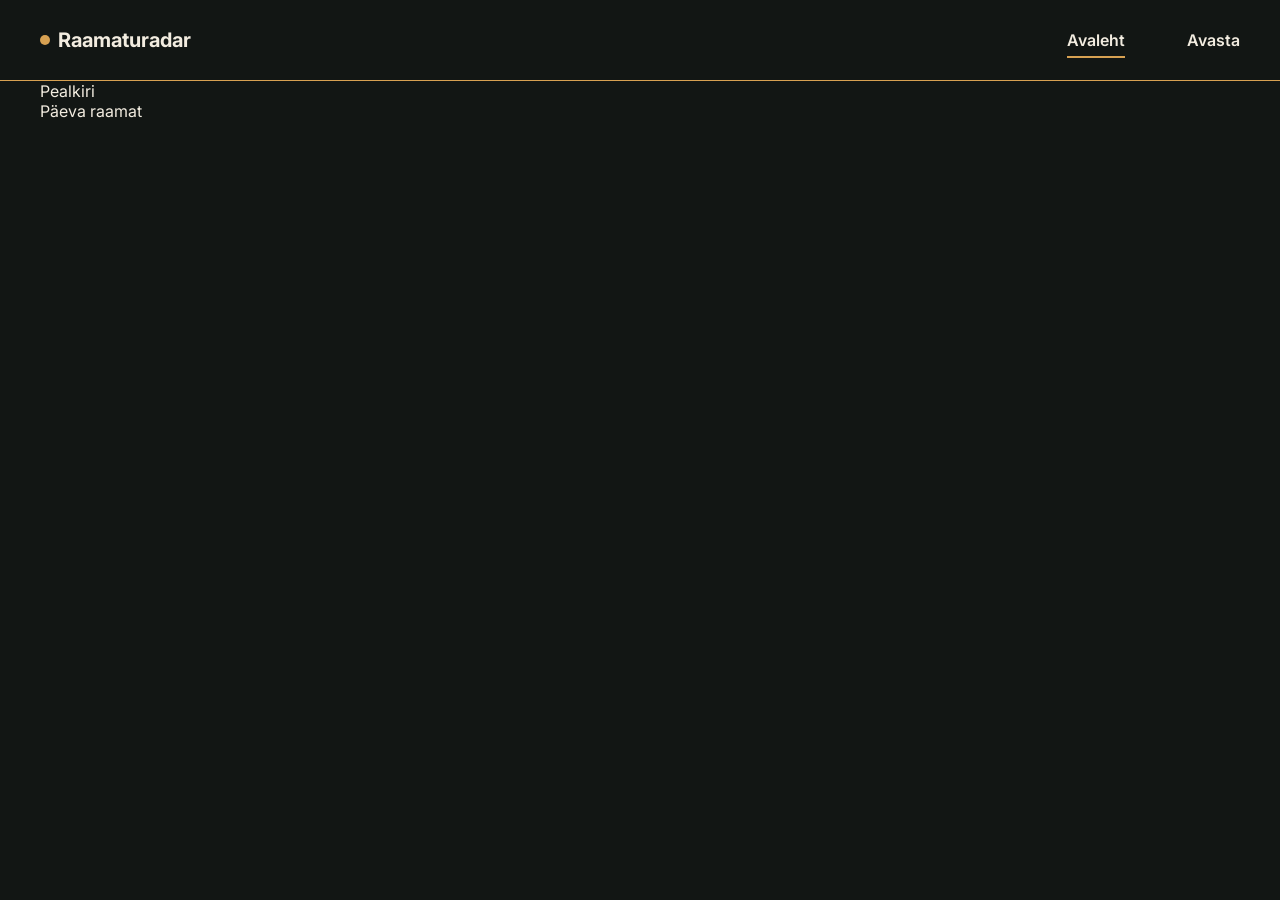
==== index.html @ b1a361c8 "Nav lingid" ====
<!doctype html>
<html lang="en">
  <head>
    <meta charset="UTF-8" />
    <meta name="viewport" content="width=device-width, initial-scale=1.0" />

    <!-- Fonts -->
    <link rel="preconnect" href="https://fonts.googleapis.com" />
    <link rel="preconnect" href="https://fonts.gstatic.com" crossorigin />
    <link
      href="https://fonts.googleapis.com/css2?family=Inter:ital,opsz,wght@0,14..32,100..900;1,14..32,100..900&display=swap"
      rel="stylesheet"
    />
    <!-- Stylesheets -->
    <link rel="stylesheet" href="css/global.css" />
    <link rel="stylesheet" href="css/components.css" />

    <title>Raamaturadar | Avaleht</title>
  </head>
  <body>
    <!-- NAVIGATION -->
    <header class="site-header">
      <nav class="nav container">
        <a href="/" class="logo">Raamaturadar</a>
        <div class="nav-links">
          <div>
            <a href="/index.html" class="nav-link active" aria-current="page"
              >Avaleht</a
            >
          </div>
          <div><a href="/avasta.html" class="nav-link">Avasta</a></div>
        </div>
      </nav>
    </header>

    <!-- BODY -->
    <main>
      <div class="container">
        <section>
          <div>Pealkiri</div>
          <div>Päeva raamat</div>
        </section>
      </div>
    </main>
  </body>
</html>
---- css/global.css ----
:root {
  --color-background: #121614;
  --color-text: #f2ece0;
  --color-accent: #d7a152;

  --container-width: 1200px;
}
/* BASE*/
* {
  box-sizing: border-box;
}
body {
  margin: 0;
  padding: 0;
  background-color: var(--color-background);
  color: var(--color-text);
  font-family: "Inter", sans-serif;
}

/* LAYOUT */
/* Shared container */
.container {
  width: calc(100% - 64px);
  max-width: var(--container-width);
  margin-inline: auto;
}

/* RESPONSIVE */
/* Tablet */
@media (max-width: 991px) {
  .container {
    width: calc(100% - 48px);
  }
}

/* Mobile */
@media (max-width: 575px) {
  .container {
    width: calc(100% - 32px);
  }
}
---- css/components.css ----
/* Logo */
.logo {
  display: inline-flex;
  align-items: center;
  gap: 8px;
  color: var(--color-text);
  font-size: 20px;
  font-weight: 700;
  text-decoration: none;
}

.logo::before {
  content: "";
  width: 10px;
  height: 10px;
  background-color: var(--color-accent);
  border-radius: 50%;
  flex-shrink: 0;
}

/* Navigation */
.site-header {
  width: 100%;
  border-bottom: 1px solid var(--color-accent);
}

.nav {
  min-height: 80px;
  display: flex;
  align-items: center;
  justify-content: space-between;
  flex-direction: row;
}

.nav-links {
  display: flex;
  flex-direction: row;
  align-items: center;
  justify-content: space-between;
  gap: 62px;
  font-weight: 600;
}

.nav-link {
  color: var(--color-text);
  text-decoration: none;
  position: relative;
  padding-block: 8px;
}

.nav-link::after {
  content: "";
  position: absolute;
  bottom: 0;
  left: 0;
  width: 100%;
  height: 2px;
  background-color: var(--color-accent);
  transform: scaleX(0);
  transition: transform 0.2s ease;
}

.nav-link:hover::after,
.nav-link.active::after {
  transform: scaleX(1);
}
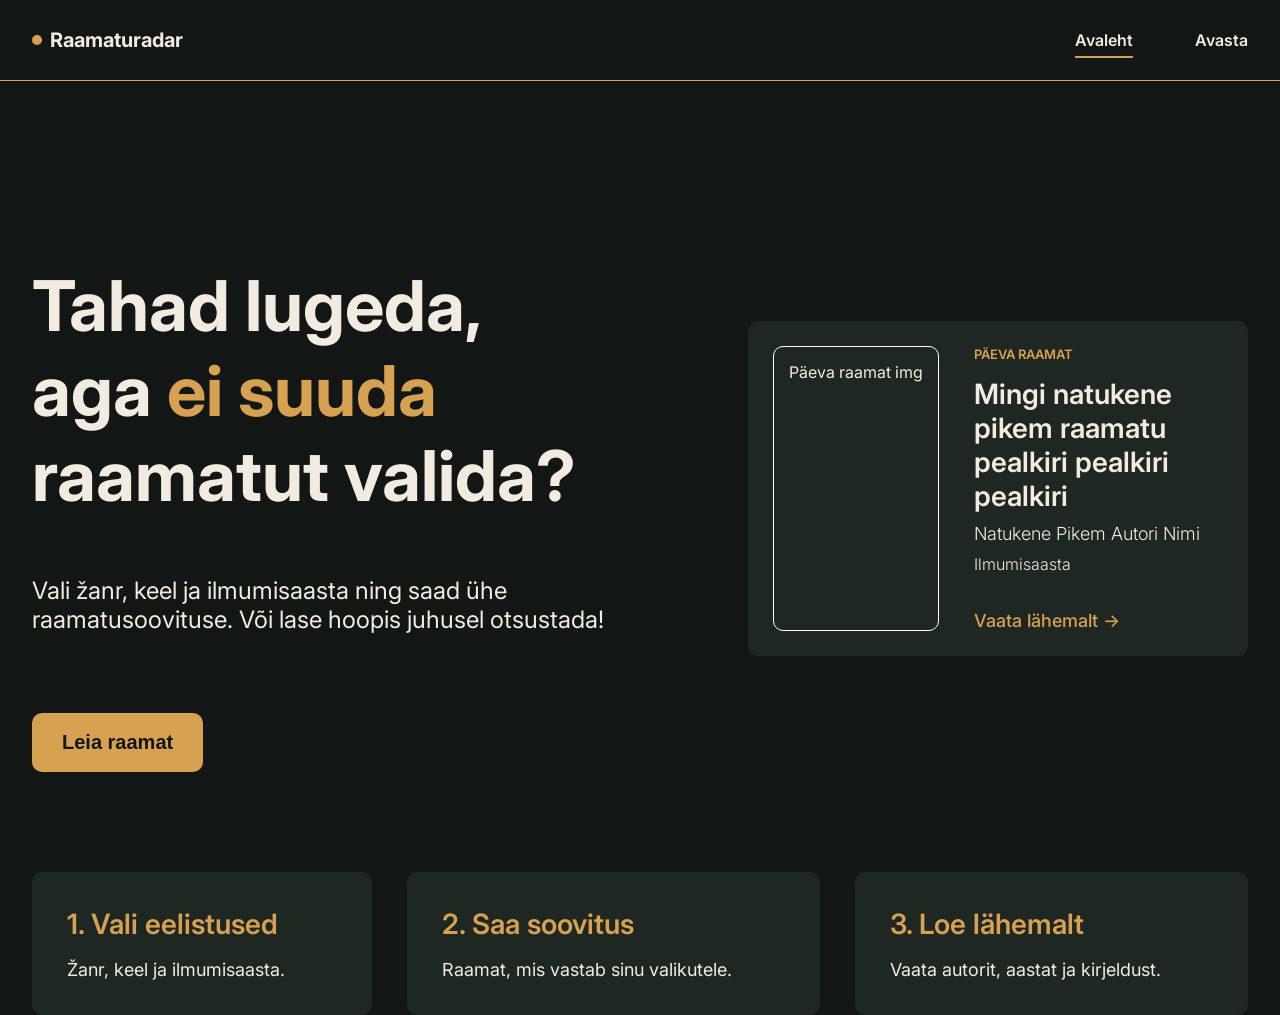
==== commit 91a5652a: "Lisa avalehele kujundus ja stiilid" ====
--- a/index.html
+++ b/index.html
@@ -37,8 +37,51 @@
     <main>
       <div class="container">
         <section>
-          <div>Pealkiri</div>
-          <div>Päeva raamat</div>
+          <div class="hero">
+            <div class="copy">
+              <h1>
+                Tahad lugeda, <br />
+                aga
+                <span style="color: var(--color-accent)">ei suuda</span>
+                raamatut valida?
+              </h1>
+              <p class="hero-text">
+                Vali žanr, keel ja ilmumisaasta ning saad ühe raamatusoovituse.
+                Või lase hoopis juhusel otsustada!
+              </p>
+              <button type="button" class="btn">Leia raamat</button>
+            </div>
+            <div class="päeva-raamat">
+              <div class="image">Päeva raamat img</div>
+              <div>
+                <div class="tag">PÄEVA RAAMAT</div>
+                <div class="pealkiri">
+                  Mingi natukene pikem raamatu pealkiri pealkiri pealkiri
+                </div>
+                <div class="autor">Natukene Pikem Autori Nimi</div>
+                <div class="ilmumisaasta">Ilmumisaasta</div>
+                <div class="vaata-lähemalt">
+                  <a href="#" class="vaata-lähemalt-link">Vaata lähemalt -></a>
+                </div>
+              </div>
+            </div>
+          </div>
+        </section>
+        <section>
+          <div class="cards">
+            <div class="card">
+              <div class="card-title">1. Vali eelistused</div>
+              <p class="card-text">Žanr, keel ja ilmumisaasta.</p>
+            </div>
+            <div class="card">
+              <div class="card-title">2. Saa soovitus</div>
+              <p class="card-text">Raamat, mis vastab sinu valikutele.</p>
+            </div>
+            <div class="card">
+              <div class="card-title">3. Loe lähemalt</div>
+              <p class="card-text">Vaata autorit, aastat ja kirjeldust.</p>
+            </div>
+          </div>
         </section>
       </div>
     </main>
--- a/css/global.css
+++ b/css/global.css
@@ -1,9 +1,11 @@
 :root {
   --color-background: #121614;
   --color-text: #f2ece0;
+  --color-text-secondary: #121614;
   --color-accent: #d7a152;
+  --color-component-background: #1f2723;
 
-  --container-width: 1200px;
+  --container-width: 1300px;
 }
 /* BASE*/
 * {
@@ -15,6 +17,14 @@
   background-color: var(--color-background);
   color: var(--color-text);
   font-family: "Inter", sans-serif;
+}
+
+h1 {
+  font-size: 70px;
+}
+
+a {
+  text-decoration: none;
 }
 
 /* LAYOUT */
--- a/css/components.css
+++ b/css/components.css
@@ -64,3 +64,142 @@
 .nav-link.active::after {
   transform: scaleX(1);
 }
+
+/* Hero */
+.hero {
+  margin-top: 124px;
+  display: flex;
+  flex-wrap: wrap;
+  align-items: center;
+  gap: 50px;
+}
+
+.hero .copy {
+  flex: 1 1 420px;
+  min-width: 0;
+  max-width: none;
+}
+.hero .päeva-raamat {
+  flex: 0 1 500px;
+  min-width: 0;
+  max-width: 100%;
+}
+
+.hero-text {
+  font-size: 24px;
+}
+
+.btn {
+  margin-top: 55px;
+  padding: 18px 30px;
+  border-radius: 10px;
+  border: 0;
+  cursor: pointer;
+  font-size: 20px;
+  font-weight: 600;
+  background-color: var(--color-accent);
+  color: var(--color-text-secondary);
+}
+
+/* Päeva raamat */
+.päeva-raamat {
+  display: flex;
+  padding: 25px;
+  justify-content: space-between;
+  align-self: center;
+  gap: 35px;
+  background-color: var(--color-component-background);
+  border-radius: 10px;
+
+  .tag {
+    color: var(--color-accent);
+    font-size: 13px;
+    font-weight: 600;
+    letter-spacing: 5%;
+  }
+
+  .pealkiri {
+    margin-top: 15px;
+    color: var(--color-text);
+    font-size: 28px;
+    font-weight: 600;
+  }
+
+  .autor {
+    margin-top: 10px;
+    color: var(--color-text);
+    font-size: 18px;
+    font-weight: 300;
+  }
+
+  .ilmumisaasta {
+    margin-top: 10px;
+    color: var(--color-text);
+    font-size: 16px;
+    font-weight: 300;
+  }
+
+  .vaata-lähemalt {
+    margin-top: 36px;
+  }
+
+  .vaata-lähemalt-link {
+    color: var(--color-accent);
+    font-weight: 500;
+    font-size: 18px;
+  }
+
+  .vaata-lähemalt-link:hover {
+    color: #ac7e33;
+  }
+
+  .image {
+    border: 1px solid white;
+    border-radius: 10px;
+    padding: 15px;
+  }
+}
+
+.päeva-raamat > div:last-child {
+  flex: 1;
+  min-width: 0;
+}
+
+.päeva-raamat .pealkiri {
+  overflow-wrap: break-word;
+}
+
+.cards {
+  margin-top: 100px;
+  display: flex;
+  column-gap: 35px;
+  row-gap: 20px;
+  justify-content: space-between;
+  flex-wrap: nowrap;
+}
+
+.card {
+  padding: 35px;
+  background-color: var(--color-component-background);
+  flex-grow: 1;
+  border-radius: 10px;
+}
+
+.card-title {
+  font-size: 28px;
+  font-weight: 600;
+  color: var(--color-accent);
+}
+
+.card-text {
+  margin: 18px 0 0 0;
+  font-size: 18px;
+}
+
+@media (max-width: 991px) {
+  .cards {
+    flex-direction: column;
+    align-items: stretch;
+    gap: 32px;
+  }
+}
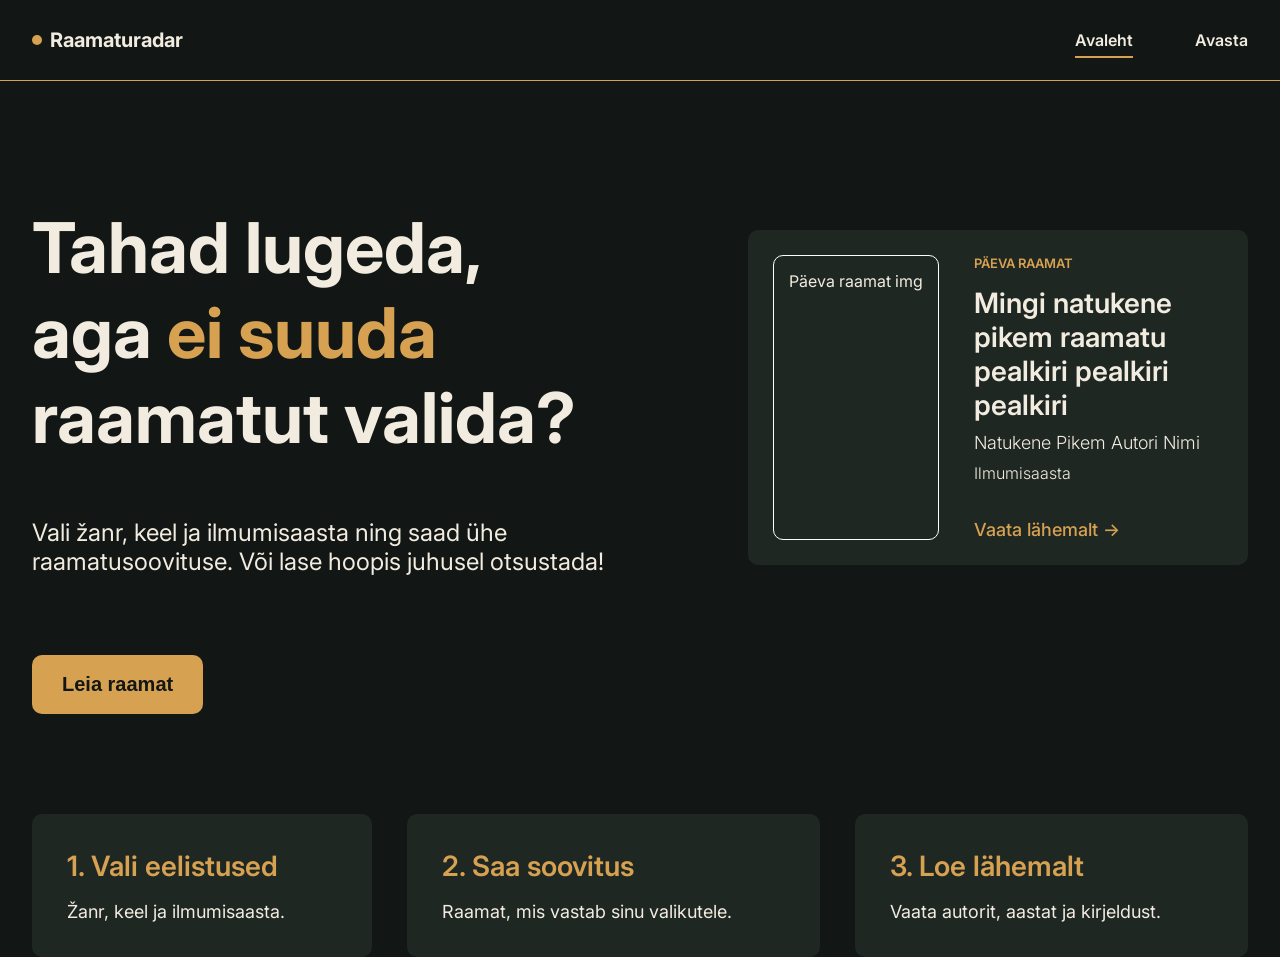
==== commit 492954b3: "Lisa faviconid" ====
--- a/index.html
+++ b/index.html
@@ -11,6 +11,24 @@
       href="https://fonts.googleapis.com/css2?family=Inter:ital,opsz,wght@0,14..32,100..900;1,14..32,100..900&display=swap"
       rel="stylesheet"
     />
+
+    <!-- Favicons -->
+    <link
+      rel="icon"
+      type="image/png"
+      href="/assets/favicons/favicon-96x96.png"
+      sizes="96x96"
+    />
+    <link rel="icon" type="image/svg+xml" href="/assets/favicons/favicon.svg" />
+    <link rel="shortcut icon" href="/assets/favicons/favicon.ico" />
+    <link
+      rel="apple-touch-icon"
+      sizes="180x180"
+      href="/assets/favicons/apple-touch-icon.png"
+    />
+    <meta name="apple-mobile-web-app-title" content="Raamaturadar" />
+    <link rel="manifest" href="/assets/favicons/site.webmanifest" />
+
     <!-- Stylesheets -->
     <link rel="stylesheet" href="css/global.css" />
     <link rel="stylesheet" href="css/components.css" />
--- a/css/global.css
+++ b/css/global.css
@@ -20,11 +20,16 @@
 }
 
 h1 {
+  margin-top: 124px;
   font-size: 70px;
 }
 
 a {
   text-decoration: none;
+}
+
+button {
+  cursor: pointer;
 }
 
 /* LAYOUT */
--- a/css/components.css
+++ b/css/components.css
@@ -67,7 +67,6 @@
 
 /* Hero */
 .hero {
-  margin-top: 124px;
   display: flex;
   flex-wrap: wrap;
   align-items: center;
@@ -196,10 +195,111 @@
   font-size: 18px;
 }
 
+.avasta-raamat-filtrid {
+  display: grid;
+  grid-template-columns: repeat(3, minmax(0, 1fr));
+  gap: 30px;
+}
+
+.avasta-raamat-filtrid-nupud {
+  margin-left: auto;
+  display: flex;
+  flex-direction: row;
+  align-items: end;
+  gap: 8px;
+}
+
+@property --border-angle {
+  syntax: "<angle>";
+  initial-value: 0deg;
+  inherits: false;
+}
+
+.pill {
+  width: fit-content;
+  padding: 12px 20px;
+  border: 1px solid #ffffff;
+  border-radius: 40px;
+  background-color: var(--color-component-background);
+  white-space: nowrap;
+  color: var(--color-text);
+  text-align: center;
+  font-family: "Inter", sans-serif;
+
+  background:
+    linear-gradient(
+        var(--color-component-background),
+        var(--color-component-background)
+      )
+      padding-box,
+    conic-gradient(
+        from var(--border-angle),
+        white 0deg,
+        white 90deg,
+        var(--color-accent) 300deg,
+        white 360deg
+      )
+      border-box;
+}
+
+.pill.filled {
+  background: var(--color-accent);
+  color: var(--color-text-secondary);
+  border-color: var(--color-accent);
+  font-weight: 600;
+  box-shadow: 3px 2px 6px rgb(37, 36, 36);
+}
+
+.pill.filled:hover {
+  color: var(--color-text-secondary);
+  background: #e8b25c;
+}
+
+.pill:hover {
+  border-color: transparent;
+  animation: rotate-border 2.5s linear infinite;
+  color: var(--color-accent);
+}
+
+@keyframes rotate-border {
+  to {
+    --border-angle: 360deg;
+  }
+}
+
+@media (prefers-reduced-motion: reduce) {
+  .pill:hover {
+    animation: none;
+  }
+}
+
+.pill-block {
+  display: flex;
+  flex-wrap: wrap;
+  align-items: flex-start;
+  gap: 12px;
+  margin-top: 30px;
+}
+
 @media (max-width: 991px) {
+  .nav {
+    padding: 0 8px;
+  }
+  .nav-links {
+    gap: 45px;
+  }
+  .avasta-raamat-filtrid {
+    grid-template-columns: 1fr;
+  }
+  .card {
+    padding: 20px 15px;
+  }
   .cards {
     flex-direction: column;
     align-items: stretch;
     gap: 32px;
   }
-}
+  .pill-block {
+    grid-template-columns: 1fr;
+  }
+}
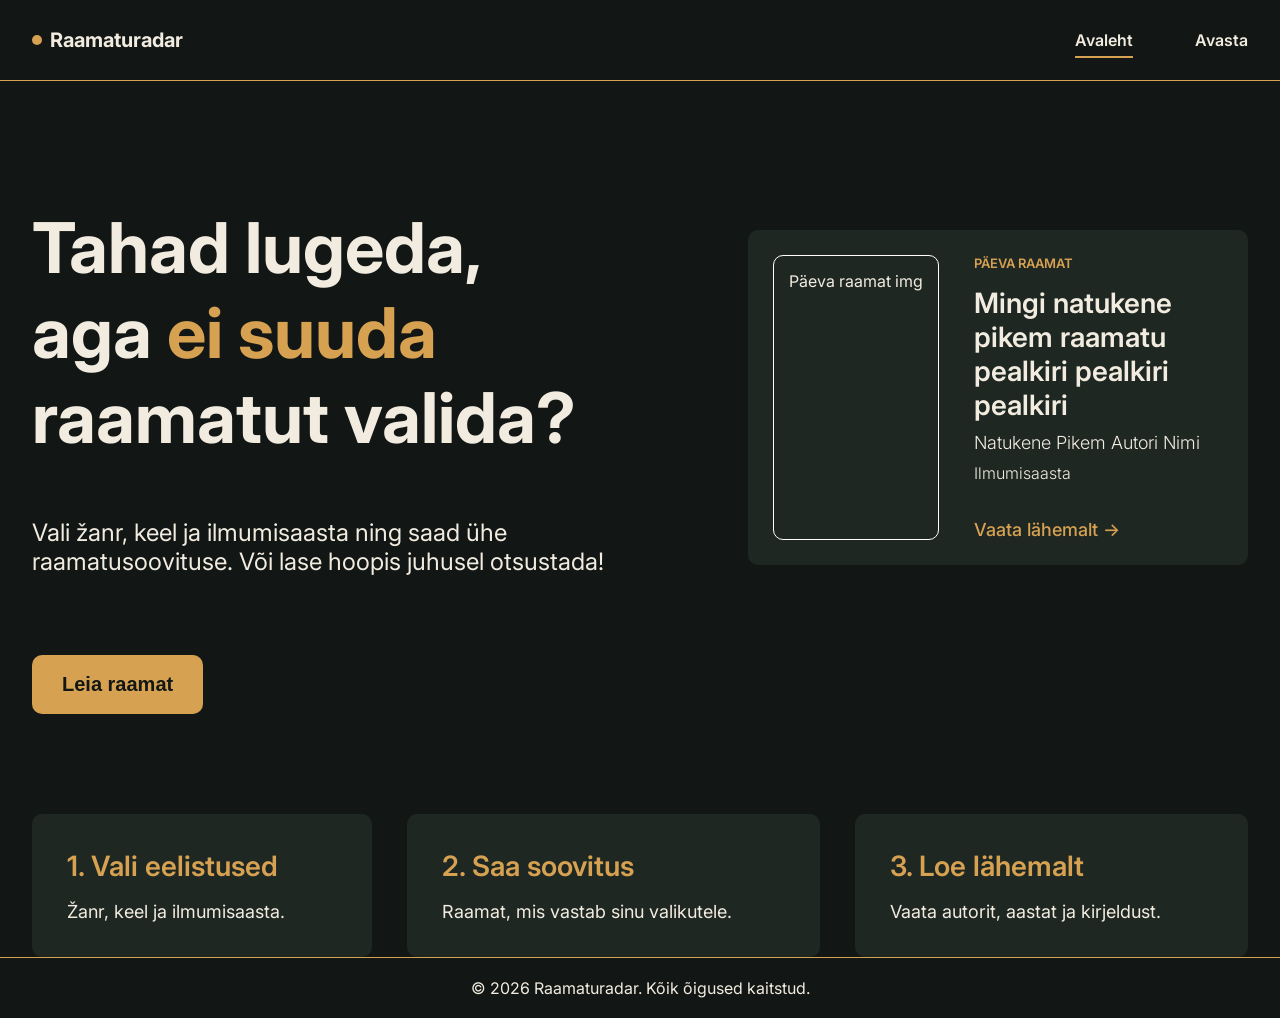
==== commit 3a86f609: "Lisa footer" ====
--- a/index.html
+++ b/index.html
@@ -103,5 +103,12 @@
         </section>
       </div>
     </main>
+
+    <!-- FOOTER -->
+    <footer class="site-footer">
+      <div class="container">
+        <p>&copy; 2026 Raamaturadar. Kõik õigused kaitstud.</p>
+      </div>
+    </footer>
   </body>
 </html>
--- a/css/global.css
+++ b/css/global.css
@@ -12,11 +12,18 @@
   box-sizing: border-box;
 }
 body {
+  min-height: 100vh;
+  display: flex;
+  flex-direction: column;
   margin: 0;
   padding: 0;
   background-color: var(--color-background);
   color: var(--color-text);
   font-family: "Inter", sans-serif;
+}
+
+main {
+  flex: 1;
 }
 
 h1 {
--- a/css/components.css
+++ b/css/components.css
@@ -202,6 +202,7 @@
 }
 
 .avasta-raamat-filtrid-nupud {
+  grid-column: 1 / -1;
   margin-left: auto;
   display: flex;
   flex-direction: row;
@@ -225,6 +226,7 @@
   color: var(--color-text);
   text-align: center;
   font-family: "Inter", sans-serif;
+  font-size: 1rem;
 
   background:
     linear-gradient(
@@ -242,11 +244,20 @@
       border-box;
 }
 
+.pill.selected,
+.pill.selected:hover {
+  background: var(--color-accent);
+  color: var(--color-text-secondary);
+  border: 1px solid var(--color-text-secondary);
+  animation: none;
+  cursor: pointer;
+}
+
 .pill.filled {
   background: var(--color-accent);
   color: var(--color-text-secondary);
-  border-color: var(--color-accent);
-  font-weight: 600;
+  border-color: #ac7e33;
+  font-weight: 700;
   box-shadow: 3px 2px 6px rgb(37, 36, 36);
 }
 
@@ -281,6 +292,87 @@
   margin-top: 30px;
 }
 
+.raamatu-vaade-layout {
+  display: grid;
+  grid-template-columns: 360px minmax(0, 1fr);
+  margin-top: 40px;
+  gap: 48px;
+  align-items: stretch;
+  margin-bottom: 40px;
+}
+
+.tagasi {
+  display: inline-flex;
+  align-items: center;
+  gap: 8px;
+  margin-top: 40px;
+  color: var(--color-accent);
+  font-weight: 600;
+  cursor: pointer;
+}
+
+.tagasi-icon {
+  display: block;
+  width: 16px;
+  height: 16px;
+  transition: transform 0.2s ease;
+}
+
+.tagasi:hover .tagasi-icon {
+  transform: translateX(-4px);
+}
+
+.raamatu-cover {
+  width: 100%;
+  max-width: 360px;
+  height: auto;
+}
+
+.raamatu-cover img {
+  display: block;
+  width: 100%;
+  height: auto;
+}
+
+.raamatu-info {
+  display: flex;
+  flex-direction: column;
+  min-width: 0;
+}
+
+.raamatu-info .card {
+  flex-grow: 1;
+  font-size: 1rem;
+}
+
+.raamatu-pealkiri {
+  margin: 30px 0 24px 0;
+  font-size: 50px;
+}
+
+.book-metadata-item {
+  display: flex;
+  flex-direction: row;
+  column-gap: 25px;
+  padding-bottom: 10px;
+}
+
+.book-metadata-key {
+  width: 40px;
+  color: var(--color-accent);
+  font-weight: 600;
+}
+
+.book-metadata-value {
+  font-weight: 300;
+}
+
+.book-annotation {
+  margin-bottom: 25px;
+  font-weight: 300;
+  font-style: italic;
+}
+
 @media (max-width: 991px) {
   .nav {
     padding: 0 8px;
@@ -302,4 +394,19 @@
   .pill-block {
     grid-template-columns: 1fr;
   }
-}
+  .raamatu-vaade-layout {
+    grid-template-columns: 1fr;
+    gap: 32px;
+  }
+  .raamatu-cover {
+    max-width: 280px;
+    margin-inline: auto;
+  }
+}
+
+.site-footer {
+  padding: 4px 0;
+  border-top: 1px solid var(--color-accent);
+  text-align: center;
+  color: var(--color-text);
+}
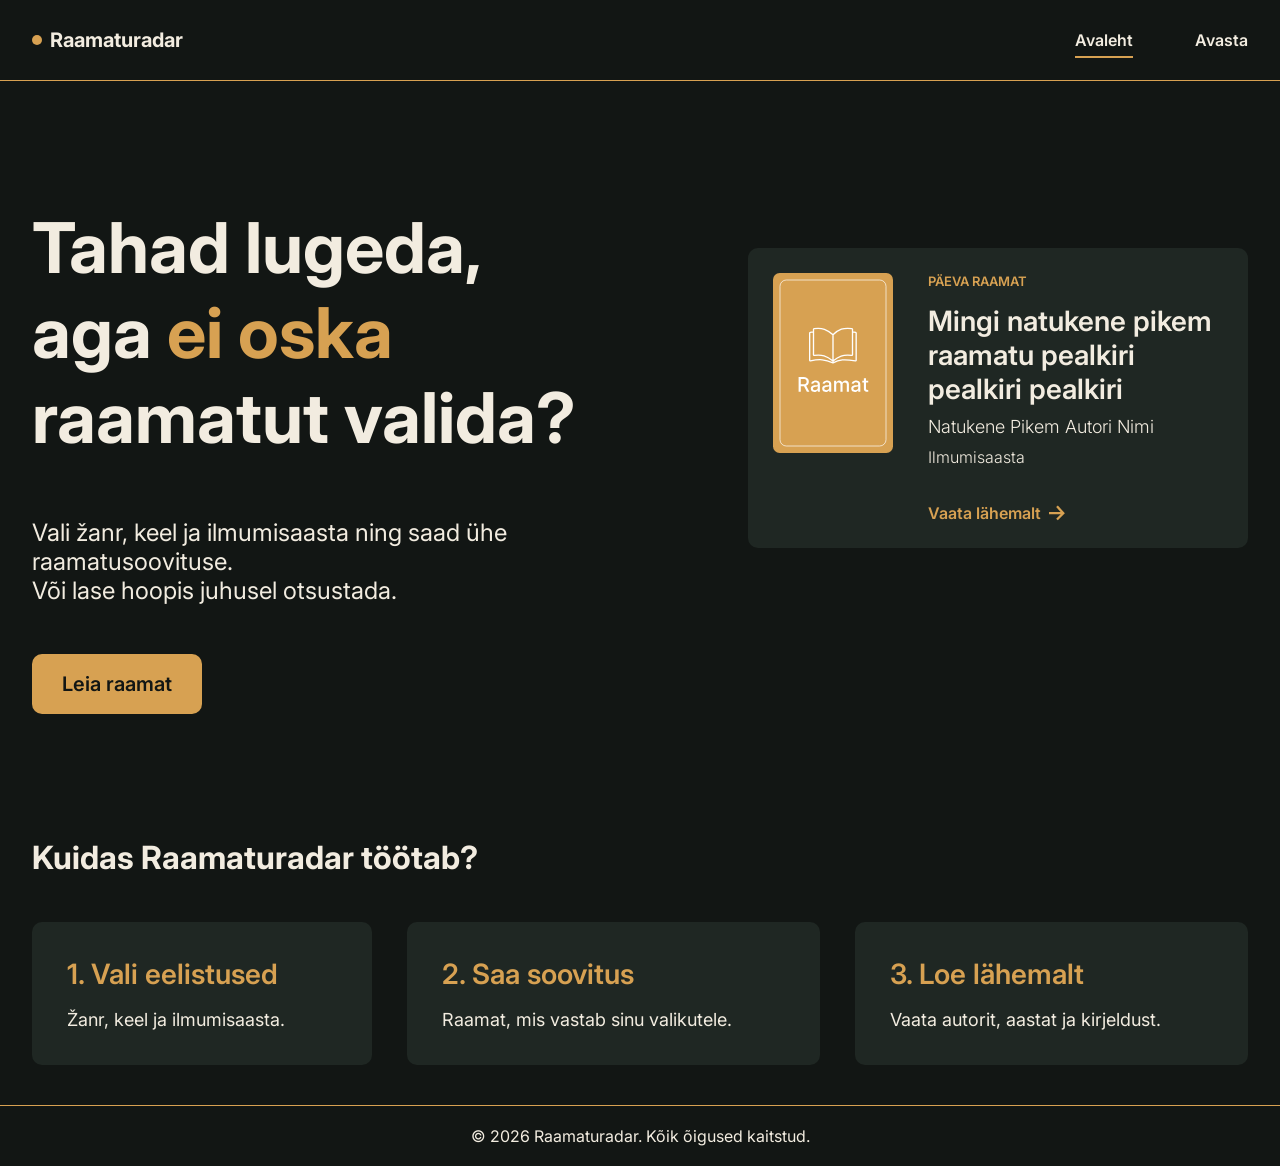
==== commit 693767ca: "Smaller fixes" ====
--- a/index.html
+++ b/index.html
@@ -41,12 +41,10 @@
       <nav class="nav container">
         <a href="/" class="logo">Raamaturadar</a>
         <div class="nav-links">
-          <div>
-            <a href="/index.html" class="nav-link active" aria-current="page"
-              >Avaleht</a
-            >
-          </div>
-          <div><a href="/avasta.html" class="nav-link">Avasta</a></div>
+          <a href="/index.html" class="nav-link active" aria-current="page"
+            >Avaleht</a
+          >
+          <a href="/avasta.html" class="nav-link">Avasta</a>
         </div>
       </nav>
     </header>
@@ -60,17 +58,23 @@
               <h1>
                 Tahad lugeda, <br />
                 aga
-                <span style="color: var(--color-accent)">ei suuda</span>
+                <span style="color: var(--color-accent)">ei oska</span>
                 raamatut valida?
               </h1>
               <p class="hero-text">
                 Vali žanr, keel ja ilmumisaasta ning saad ühe raamatusoovituse.
-                Või lase hoopis juhusel otsustada!
+                <br />
+                Või lase hoopis juhusel otsustada.
               </p>
-              <button type="button" class="btn">Leia raamat</button>
+              <a href="/avasta.html" class="btn">Leia raamat</a>
             </div>
             <div class="päeva-raamat">
-              <div class="image">Päeva raamat img</div>
+              <div>
+                <img
+                  alt="Raamatu kaanepilt"
+                  src="assets/book-cover-placeholder.svg"
+                />
+              </div>
               <div>
                 <div class="tag">PÄEVA RAAMAT</div>
                 <div class="pealkiri">
@@ -78,26 +82,34 @@
                 </div>
                 <div class="autor">Natukene Pikem Autori Nimi</div>
                 <div class="ilmumisaasta">Ilmumisaasta</div>
-                <div class="vaata-lähemalt">
-                  <a href="#" class="vaata-lähemalt-link">Vaata lähemalt -></a>
-                </div>
+                <a href="/avasta.html" class="vaata-lähemalt">
+                  <span>Vaata lähemalt</span
+                  ><img
+                    src="assets/arrow-right.svg"
+                    alt=""
+                    class="vaata-lähemalt-icon"
+                    aria-hidden="true"
+                /></a>
               </div>
             </div>
           </div>
         </section>
         <section>
-          <div class="cards">
-            <div class="card">
-              <div class="card-title">1. Vali eelistused</div>
-              <p class="card-text">Žanr, keel ja ilmumisaasta.</p>
-            </div>
-            <div class="card">
-              <div class="card-title">2. Saa soovitus</div>
-              <p class="card-text">Raamat, mis vastab sinu valikutele.</p>
-            </div>
-            <div class="card">
-              <div class="card-title">3. Loe lähemalt</div>
-              <p class="card-text">Vaata autorit, aastat ja kirjeldust.</p>
+          <div>
+            <h2>Kuidas Raamaturadar töötab?</h2>
+            <div class="cards">
+              <div class="card">
+                <div class="card-title">1. Vali eelistused</div>
+                <p class="card-text">Žanr, keel ja ilmumisaasta.</p>
+              </div>
+              <div class="card">
+                <div class="card-title">2. Saa soovitus</div>
+                <p class="card-text">Raamat, mis vastab sinu valikutele.</p>
+              </div>
+              <div class="card">
+                <div class="card-title">3. Loe lähemalt</div>
+                <p class="card-text">Vaata autorit, aastat ja kirjeldust.</p>
+              </div>
             </div>
           </div>
         </section>
--- a/css/global.css
+++ b/css/global.css
@@ -31,6 +31,11 @@
   font-size: 70px;
 }
 
+h2 {
+  margin-top: 124px;
+  font-size: 32px;
+}
+
 a {
   text-decoration: none;
 }
@@ -50,6 +55,11 @@
 /* RESPONSIVE */
 /* Tablet */
 @media (max-width: 991px) {
+  h1 {
+    margin-top: 65px;
+    font-size: 45px;
+  }
+
   .container {
     width: calc(100% - 48px);
   }
--- a/css/components.css
+++ b/css/components.css
@@ -89,7 +89,8 @@
 }
 
 .btn {
-  margin-top: 55px;
+  display: inline-block;
+  margin-top: 25px;
   padding: 18px 30px;
   border-radius: 10px;
   border: 0;
@@ -100,6 +101,10 @@
   color: var(--color-text-secondary);
 }
 
+.btn:hover {
+  background: #e8b25c;
+}
+
 /* Päeva raamat */
 .päeva-raamat {
   display: flex;
@@ -140,25 +145,36 @@
 
   .vaata-lähemalt {
     margin-top: 36px;
-  }
-
-  .vaata-lähemalt-link {
+    display: inline-flex;
+    align-items: center;
+    gap: 8px;
     color: var(--color-accent);
-    font-weight: 500;
-    font-size: 18px;
-  }
-
-  .vaata-lähemalt-link:hover {
-    color: #ac7e33;
-  }
-
-  .image {
-    border: 1px solid white;
-    border-radius: 10px;
-    padding: 15px;
-  }
-}
-
+    font-weight: 600;
+    cursor: pointer;
+  }
+
+  .vaata-lähemalt-icon {
+    display: block;
+    width: 16px;
+    height: 16px;
+    transition: transform 0.2s ease;
+  }
+
+  .vaata-lähemalt:hover .vaata-lähemalt-icon {
+    transform: translateX(4px);
+  }
+}
+
+.päeva-raamat img {
+  display: block;
+  width: 120px;
+  max-width: 100%;
+  height: auto;
+}
+
+.päeva-raamat > div:first-child {
+  flex: 0 0 120px;
+}
 .päeva-raamat > div:last-child {
   flex: 1;
   min-width: 0;
@@ -169,7 +185,8 @@
 }
 
 .cards {
-  margin-top: 100px;
+  margin-top: 45px;
+  margin-bottom: 40px;
   display: flex;
   column-gap: 35px;
   row-gap: 20px;
@@ -204,6 +221,7 @@
 .avasta-raamat-filtrid-nupud {
   grid-column: 1 / -1;
   margin-left: auto;
+  margin-top: 40px;
   display: flex;
   flex-direction: row;
   align-items: end;
@@ -380,6 +398,9 @@
   .nav-links {
     gap: 45px;
   }
+  .hero-text {
+    font-size: 20px;
+  }
   .avasta-raamat-filtrid {
     grid-template-columns: 1fr;
   }
@@ -390,6 +411,10 @@
     flex-direction: column;
     align-items: stretch;
     gap: 32px;
+  }
+  .päeva-raamat {
+    flex-direction: column;
+    gap: 25px;
   }
   .pill-block {
     grid-template-columns: 1fr;
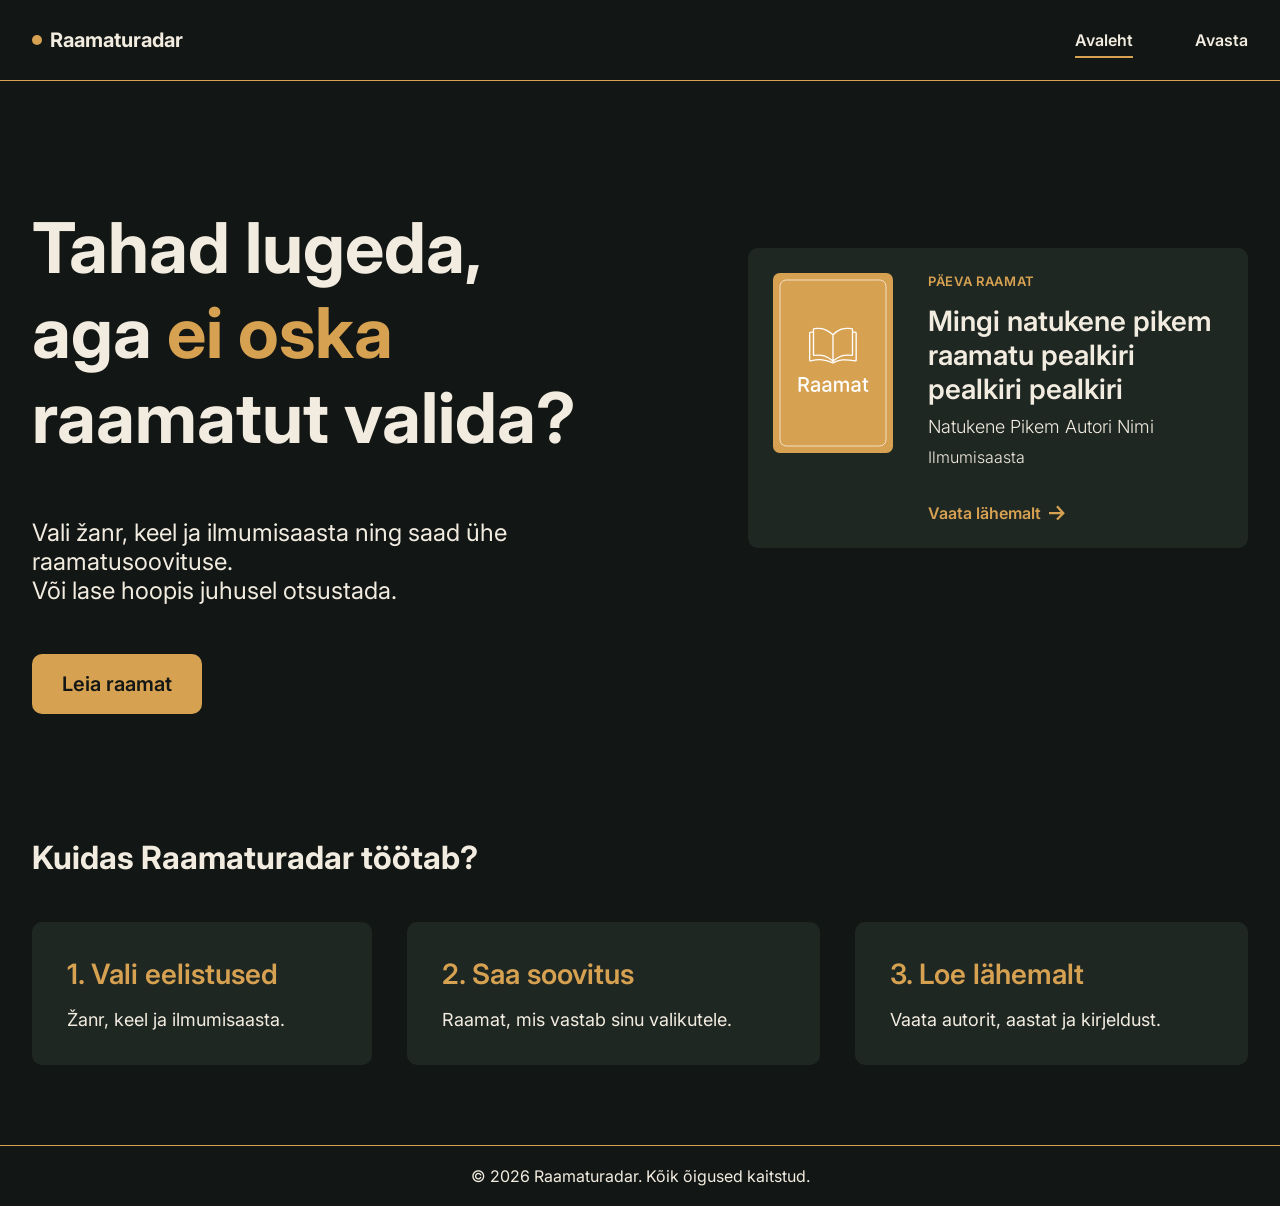
==== commit ea78c63b: "Restructure CSS files" ====
--- a/index.html
+++ b/index.html
@@ -32,6 +32,7 @@
     <!-- Stylesheets -->
     <link rel="stylesheet" href="css/global.css" />
     <link rel="stylesheet" href="css/components.css" />
+    <link rel="stylesheet" href="css/pages/index.css" />
 
     <title>Raamaturadar | Avaleht</title>
   </head>
--- a/css/global.css
+++ b/css/global.css
@@ -1,4 +1,12 @@
 :root {
+  --radius-card: 10px;
+  --radius-pill: 40px;
+
+  --spacing-section: 40px;
+  --spacing-card: 35px;
+
+  --transition-fast: 0.2s ease;
+
   --color-background: #121614;
   --color-text: #f2ece0;
   --color-text-secondary: #121614;
@@ -7,10 +15,12 @@
 
   --container-width: 1300px;
 }
+
 /* BASE*/
 * {
   box-sizing: border-box;
 }
+
 body {
   min-height: 100vh;
   display: flex;
--- a/css/components.css
+++ b/css/components.css
@@ -29,12 +29,10 @@
   display: flex;
   align-items: center;
   justify-content: space-between;
-  flex-direction: row;
 }
 
 .nav-links {
   display: flex;
-  flex-direction: row;
   align-items: center;
   justify-content: space-between;
   gap: 62px;
@@ -65,29 +63,6 @@
   transform: scaleX(1);
 }
 
-/* Hero */
-.hero {
-  display: flex;
-  flex-wrap: wrap;
-  align-items: center;
-  gap: 50px;
-}
-
-.hero .copy {
-  flex: 1 1 420px;
-  min-width: 0;
-  max-width: none;
-}
-.hero .päeva-raamat {
-  flex: 0 1 500px;
-  min-width: 0;
-  max-width: 100%;
-}
-
-.hero-text {
-  font-size: 24px;
-}
-
 .btn {
   display: inline-block;
   margin-top: 25px;
@@ -105,100 +80,11 @@
   background: #e8b25c;
 }
 
-/* Päeva raamat */
-.päeva-raamat {
-  display: flex;
-  padding: 25px;
-  justify-content: space-between;
-  align-self: center;
-  gap: 35px;
-  background-color: var(--color-component-background);
-  border-radius: 10px;
-
-  .tag {
-    color: var(--color-accent);
-    font-size: 13px;
-    font-weight: 600;
-    letter-spacing: 5%;
-  }
-
-  .pealkiri {
-    margin-top: 15px;
-    color: var(--color-text);
-    font-size: 28px;
-    font-weight: 600;
-  }
-
-  .autor {
-    margin-top: 10px;
-    color: var(--color-text);
-    font-size: 18px;
-    font-weight: 300;
-  }
-
-  .ilmumisaasta {
-    margin-top: 10px;
-    color: var(--color-text);
-    font-size: 16px;
-    font-weight: 300;
-  }
-
-  .vaata-lähemalt {
-    margin-top: 36px;
-    display: inline-flex;
-    align-items: center;
-    gap: 8px;
-    color: var(--color-accent);
-    font-weight: 600;
-    cursor: pointer;
-  }
-
-  .vaata-lähemalt-icon {
-    display: block;
-    width: 16px;
-    height: 16px;
-    transition: transform 0.2s ease;
-  }
-
-  .vaata-lähemalt:hover .vaata-lähemalt-icon {
-    transform: translateX(4px);
-  }
-}
-
-.päeva-raamat img {
-  display: block;
-  width: 120px;
-  max-width: 100%;
-  height: auto;
-}
-
-.päeva-raamat > div:first-child {
-  flex: 0 0 120px;
-}
-.päeva-raamat > div:last-child {
-  flex: 1;
-  min-width: 0;
-}
-
-.päeva-raamat .pealkiri {
-  overflow-wrap: break-word;
-}
-
-.cards {
-  margin-top: 45px;
-  margin-bottom: 40px;
-  display: flex;
-  column-gap: 35px;
-  row-gap: 20px;
-  justify-content: space-between;
-  flex-wrap: nowrap;
-}
-
 .card {
-  padding: 35px;
+  padding: var(--spacing-card);
   background-color: var(--color-component-background);
   flex-grow: 1;
-  border-radius: 10px;
+  border-radius: var(--radius-card);
 }
 
 .card-title {
@@ -210,28 +96,6 @@
 .card-text {
   margin: 18px 0 0 0;
   font-size: 18px;
-}
-
-.avasta-raamat-filtrid {
-  display: grid;
-  grid-template-columns: repeat(3, minmax(0, 1fr));
-  gap: 30px;
-}
-
-.avasta-raamat-filtrid-nupud {
-  grid-column: 1 / -1;
-  margin-left: auto;
-  margin-top: 40px;
-  display: flex;
-  flex-direction: row;
-  align-items: end;
-  gap: 8px;
-}
-
-@property --border-angle {
-  syntax: "<angle>";
-  initial-value: 0deg;
-  inherits: false;
 }
 
 .pill {
@@ -302,95 +166,15 @@
   }
 }
 
-.pill-block {
-  display: flex;
-  flex-wrap: wrap;
-  align-items: flex-start;
-  gap: 12px;
-  margin-top: 30px;
+.site-footer {
+  padding: 4px 0;
+  border-top: 1px solid var(--color-accent);
+  text-align: center;
+  color: var(--color-text);
 }
 
-.raamatu-vaade-layout {
-  display: grid;
-  grid-template-columns: 360px minmax(0, 1fr);
-  margin-top: 40px;
-  gap: 48px;
-  align-items: stretch;
-  margin-bottom: 40px;
-}
-
-.tagasi {
-  display: inline-flex;
-  align-items: center;
-  gap: 8px;
-  margin-top: 40px;
-  color: var(--color-accent);
-  font-weight: 600;
-  cursor: pointer;
-}
-
-.tagasi-icon {
-  display: block;
-  width: 16px;
-  height: 16px;
-  transition: transform 0.2s ease;
-}
-
-.tagasi:hover .tagasi-icon {
-  transform: translateX(-4px);
-}
-
-.raamatu-cover {
-  width: 100%;
-  max-width: 360px;
-  height: auto;
-}
-
-.raamatu-cover img {
-  display: block;
-  width: 100%;
-  height: auto;
-}
-
-.raamatu-info {
-  display: flex;
-  flex-direction: column;
-  min-width: 0;
-}
-
-.raamatu-info .card {
-  flex-grow: 1;
-  font-size: 1rem;
-}
-
-.raamatu-pealkiri {
-  margin: 30px 0 24px 0;
-  font-size: 50px;
-}
-
-.book-metadata-item {
-  display: flex;
-  flex-direction: row;
-  column-gap: 25px;
-  padding-bottom: 10px;
-}
-
-.book-metadata-key {
-  width: 40px;
-  color: var(--color-accent);
-  font-weight: 600;
-}
-
-.book-metadata-value {
-  font-weight: 300;
-}
-
-.book-annotation {
-  margin-bottom: 25px;
-  font-weight: 300;
-  font-style: italic;
-}
-
+/* RESPONSIVE */
+/* Mobile */
 @media (max-width: 991px) {
   .nav {
     padding: 0 8px;
@@ -398,40 +182,4 @@
   .nav-links {
     gap: 45px;
   }
-  .hero-text {
-    font-size: 20px;
-  }
-  .avasta-raamat-filtrid {
-    grid-template-columns: 1fr;
-  }
-  .card {
-    padding: 20px 15px;
-  }
-  .cards {
-    flex-direction: column;
-    align-items: stretch;
-    gap: 32px;
-  }
-  .päeva-raamat {
-    flex-direction: column;
-    gap: 25px;
-  }
-  .pill-block {
-    grid-template-columns: 1fr;
-  }
-  .raamatu-vaade-layout {
-    grid-template-columns: 1fr;
-    gap: 32px;
-  }
-  .raamatu-cover {
-    max-width: 280px;
-    margin-inline: auto;
-  }
 }
-
-.site-footer {
-  padding: 4px 0;
-  border-top: 1px solid var(--color-accent);
-  text-align: center;
-  color: var(--color-text);
-}
--- a/css/pages/index.css
+++ b/css/pages/index.css
@@ -0,0 +1,135 @@
+/* Hero */
+.hero {
+  display: flex;
+  flex-wrap: wrap;
+  align-items: center;
+  gap: 50px;
+}
+
+.hero .copy {
+  flex: 1 1 420px;
+  min-width: 0;
+  max-width: none;
+}
+.hero .päeva-raamat {
+  flex: 0 1 500px;
+  min-width: 0;
+  max-width: 100%;
+}
+
+.hero-text {
+  font-size: 24px;
+}
+
+/* Päeva raamat */
+.päeva-raamat {
+  display: flex;
+  padding: 25px;
+  justify-content: space-between;
+  align-self: center;
+  gap: 35px;
+  background-color: var(--color-component-background);
+  border-radius: 10px;
+
+  .tag {
+    color: var(--color-accent);
+    font-size: 13px;
+    font-weight: 600;
+    letter-spacing: 0.05em;
+  }
+
+  .pealkiri {
+    margin-top: 15px;
+    color: var(--color-text);
+    font-size: 28px;
+    font-weight: 600;
+  }
+
+  .autor {
+    margin-top: 10px;
+    color: var(--color-text);
+    font-size: 18px;
+    font-weight: 300;
+  }
+
+  .ilmumisaasta {
+    margin-top: 10px;
+    color: var(--color-text);
+    font-size: 16px;
+    font-weight: 300;
+  }
+
+  .vaata-lähemalt {
+    margin-top: 36px;
+    display: inline-flex;
+    align-items: center;
+    gap: 8px;
+    color: var(--color-accent);
+    font-weight: 600;
+    cursor: pointer;
+  }
+
+  .vaata-lähemalt-icon {
+    display: block;
+    width: 16px;
+    height: 16px;
+    transition: transform 0.2s ease;
+  }
+
+  .vaata-lähemalt:hover .vaata-lähemalt-icon {
+    transform: translateX(4px);
+  }
+}
+
+.päeva-raamat img {
+  display: block;
+  width: 120px;
+  max-width: 100%;
+  height: auto;
+}
+
+.päeva-raamat > div:first-child {
+  flex: 0 0 120px;
+}
+.päeva-raamat > div:last-child {
+  flex: 1;
+  min-width: 0;
+}
+
+.päeva-raamat .pealkiri {
+  overflow-wrap: break-word;
+}
+
+/* Kuidas raamaturadar töötab? */
+.cards {
+  margin-top: 45px;
+  margin-bottom: 80px;
+  display: flex;
+  column-gap: 35px;
+  row-gap: 20px;
+  justify-content: space-between;
+  flex-wrap: nowrap;
+}
+
+/* RESPONSIVE */
+/* Mobile */
+@media (max-width: 991px) {
+  .hero {
+    gap: 100px;
+  }
+
+  .hero-text {
+    font-size: 20px;
+  }
+
+  .cards {
+    flex-direction: column;
+    align-items: stretch;
+    gap: 32px;
+  }
+
+  .päeva-raamat {
+    flex-direction: column;
+    gap: 25px;
+  }
+}
